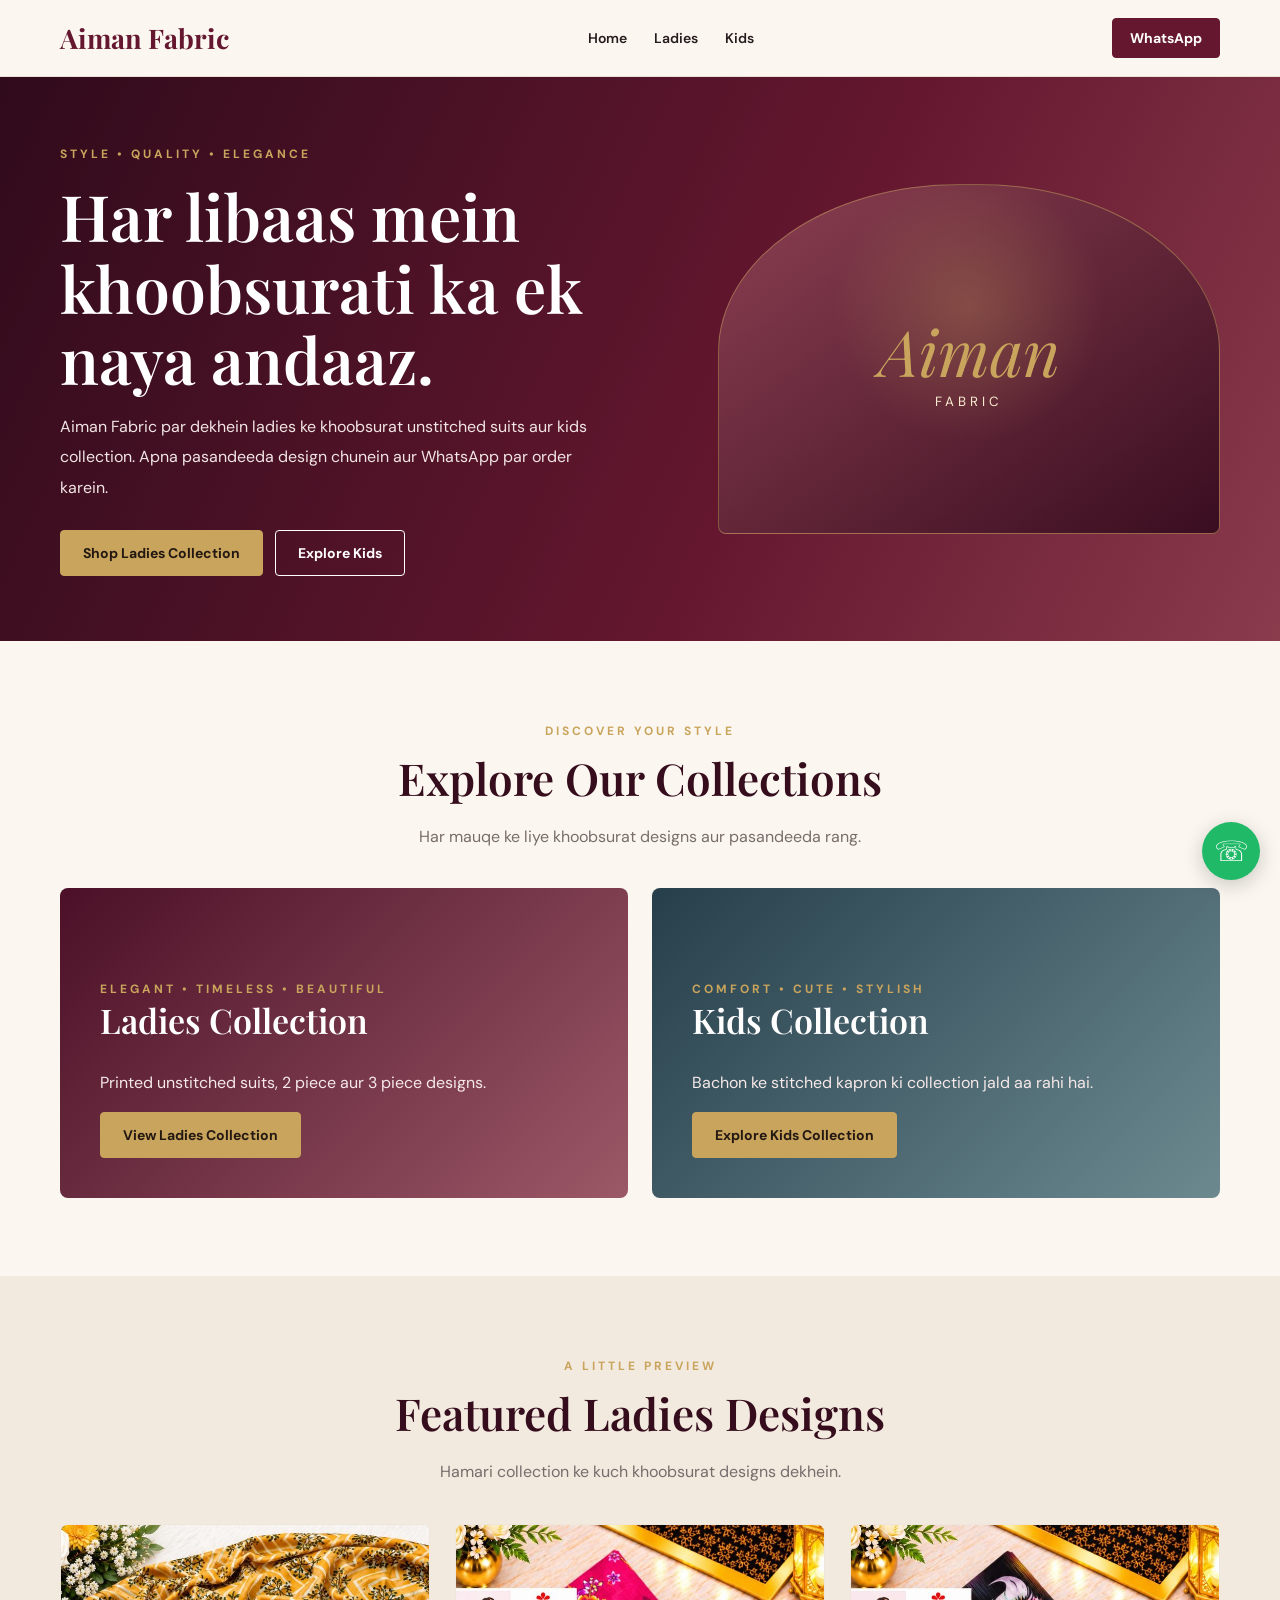
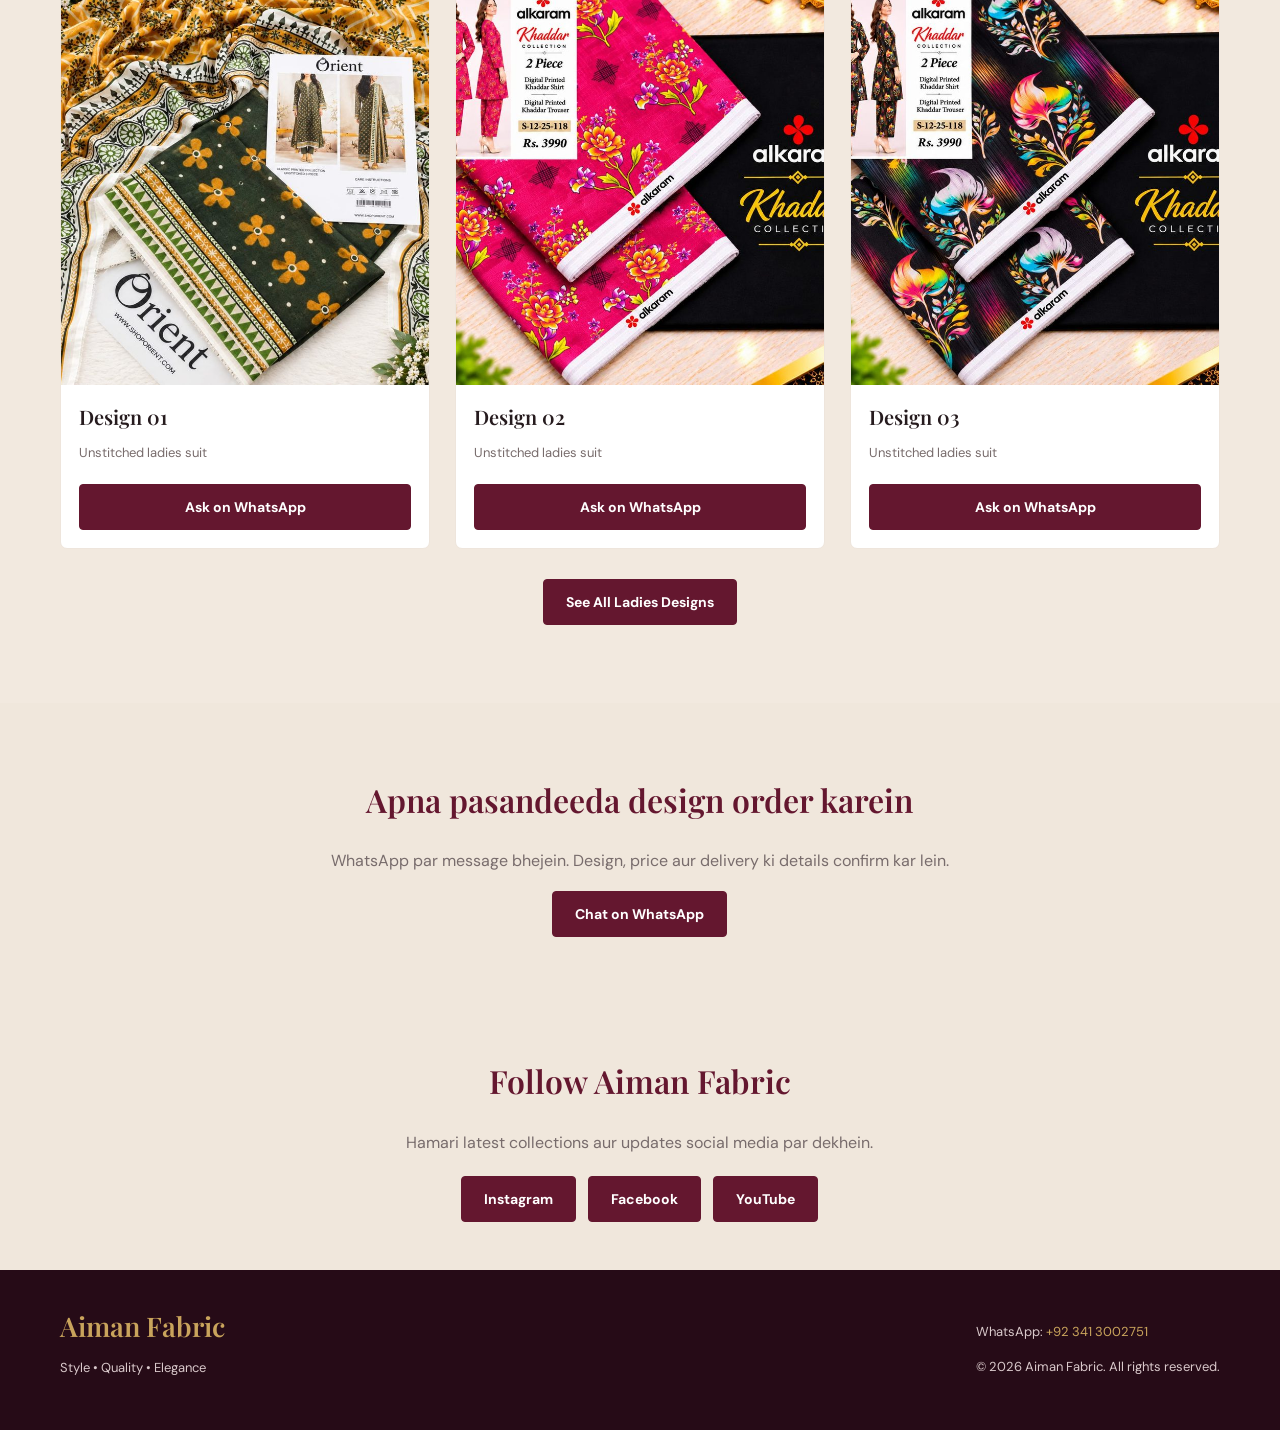
==== index.html @ 696e2a1f "Initial commit" ====
<!DOCTYPE html>
<html lang="en">
<head>
  <meta charset="UTF-8">
  <meta name="viewport" content="width=device-width, initial-scale=1.0">
  <title>Aiman Fabric | Style, Quality & Elegance</title>
  <meta name="description" content="Explore beautiful ladies unstitched suits and kids wear at Aiman Fabric. Order through WhatsApp across Pakistan.">
  <link rel="stylesheet" href="style.css">
</head>
<body>

<header class="site-header">
  <div class="wrap navbar">
    <a class="brand" href="index.html">Aiman Fabric</a>
    <nav class="nav-links">
      <a href="index.html">Home</a>
      <a href="ladies.html">Ladies</a>
      <a href="kids.html">Kids</a>
    </nav>
    <a class="btn btn-small" href="https://wa.me/923413002751" target="_blank">WhatsApp</a>
  </div>
</header>

<main>
  <section class="hero">
    <div class="wrap hero-inner">
      <div>
        <span class="eyebrow">Style • Quality • Elegance</span>
        <h1>Har libaas mein khoobsurati ka ek naya andaaz.</h1>
        <p>Aiman Fabric par dekhein ladies ke khoobsurat unstitched suits aur kids collection. Apna pasandeeda design chunein aur WhatsApp par order karein.</p>
        <div class="hero-actions">
          <a class="btn btn-gold" href="ladies.html">Shop Ladies Collection</a>
          <a class="btn btn-outline" style="border-color:white;color:white" href="kids.html">Explore Kids</a>
        </div>
      </div>
      <div class="hero-art">
        <div><span>Aiman</span><small>FABRIC</small></div>
      </div>
    </div>
  </section>

  <section class="section">
    <div class="wrap">
      <div class="section-heading">
        <span class="eyebrow">Discover your style</span>
        <h2>Explore Our Collections</h2>
        <p>Har mauqe ke liye khoobsurat designs aur pasandeeda rang.</p>
      </div>
      <div class="category-grid">
        <article class="category-card">
          <span class="eyebrow">Elegant • Timeless • Beautiful</span>
          <h3>Ladies Collection</h3>
          <p>Printed unstitched suits, 2 piece aur 3 piece designs.</p>
          <a class="btn btn-gold" href="ladies.html">View Ladies Collection</a>
        </article>
        <article class="category-card kids">
          <span class="eyebrow">Comfort • Cute • Stylish</span>
          <h3>Kids Collection</h3>
          <p>Bachon ke stitched kapron ki collection jald aa rahi hai.</p>
          <a class="btn btn-gold" href="kids.html">Explore Kids Collection</a>
        </article>
      </div>
    </div>
  </section>

  <section class="section" style="background:#f2e9df">
    <div class="wrap">
      <div class="section-heading">
        <span class="eyebrow">A little preview</span>
        <h2>Featured Ladies Designs</h2>
        <p>Hamari collection ke kuch khoobsurat designs dekhein.</p>
      </div>
      <div class="product-grid">
        <article class="product-card">
          <img src="images/ladies-01.jpg" alt="Ladies suit design 1">
          <div class="product-info"><h3>Design 01</h3><p>Unstitched ladies suit</p><a class="btn" href="https://wa.me/923413002751?text=Assalam%20o%20Alaikum%2C%20mujhe%20Ladies%20Design%2001%20ki%20details%20chahiye." target="_blank">Ask on WhatsApp</a></div>
        </article>
        <article class="product-card">
          <img src="images/ladies-02.jpg" alt="Ladies suit design 2">
          <div class="product-info"><h3>Design 02</h3><p>Unstitched ladies suit</p><a class="btn" href="https://wa.me/923413002751?text=Assalam%20o%20Alaikum%2C%20mujhe%20Ladies%20Design%2002%20ki%20details%20chahiye." target="_blank">Ask on WhatsApp</a></div>
        </article>
        <article class="product-card">
          <img src="images/ladies-03.jpg" alt="Ladies suit design 3">
          <div class="product-info"><h3>Design 03</h3><p>Unstitched ladies suit</p><a class="btn" href="https://wa.me/923413002751?text=Assalam%20o%20Alaikum%2C%20mujhe%20Ladies%20Design%2003%20ki%20details%20chahiye." target="_blank">Ask on WhatsApp</a></div>
        </article>
      </div>
      <div style="text-align:center;margin-top:30px">
        <a class="btn" href="ladies.html">See All Ladies Designs</a>
      </div>
    </div>
  </section>

  <section class="order-strip">
    <div class="wrap">
      <h2>Apna pasandeeda design order karein</h2>
      <p>WhatsApp par message bhejein. Design, price aur delivery ki details confirm kar lein.</p>
      <a class="btn" href="https://wa.me/923413002751?text=Assalam%20o%20Alaikum%2C%20mujhe%20Aiman%20Fabric%20ki%20collection%20dekhni%20hai." target="_blank">Chat on WhatsApp</a>
    </div>
  </section>
</main>
<section class="order-strip">
  <div class="wrap">
    <h2>Follow Aiman Fabric</h2>
    <p>Hamari latest collections aur updates social media par dekhein.</p>
    <div style="display:flex;justify-content:center;gap:12px;flex-wrap:wrap;margin-top:20px">
      <a class="btn" href="https://www.instagram.com/aiman.fabric/" target="_blank">Instagram</a>
      <a class="btn" href="https://www.facebook.com/share/18s9bSbmYx/" target="_blank">Facebook</a>
      <a class="btn" href="https://www.youtube.com/channel/UClzyJKndCQKOyNDF1zIoYUw" target="_blank">YouTube</a>
    </div>
  </div>
</section>


<footer class="site-footer">
  <div class="wrap footer-inner">
    <div><div class="footer-brand">Aiman Fabric</div><p>Style • Quality • Elegance</p></div>
    <div><p>WhatsApp: <a href="https://wa.me/923413002751" target="_blank">+92 341 3002751</a></p><p>© <span id="year"></span> Aiman Fabric. All rights reserved.</p></div>
  </div>
</footer>

<a class="float-wa" href="https://wa.me/923413002751" target="_blank" aria-label="WhatsApp">☏</a>
<script>document.getElementById('year').textContent = new Date().getFullYear();</script>
</body>
</html>
---- style.css ----
@import url('https://fonts.googleapis.com/css2?family=DM+Sans:wght@400;500;600;700&family=Playfair+Display:wght@500;600;700&display=swap');

:root {
  --wine: #64172f;
  --wine-dark: #350d1c;
  --gold: #c9a45c;
  --cream: #fbf7f0;
  --ink: #261b1e;
  --muted: #786c6c;
}

* { box-sizing: border-box; }
html { scroll-behavior: smooth; }
body {
  margin: 0;
  background: var(--cream);
  color: var(--ink);
  font-family: 'DM Sans', sans-serif;
}
a { color: inherit; text-decoration: none; }
img { max-width: 100%; display: block; }
.wrap { width: min(1160px, 92%); margin: auto; }

.site-header {
  position: sticky;
  top: 0;
  z-index: 20;
  background: rgba(251,247,240,.96);
  border-bottom: 1px solid #e9dfd3;
  backdrop-filter: blur(12px);
}
.navbar {
  min-height: 76px;
  display: flex;
  align-items: center;
  justify-content: space-between;
  gap: 20px;
}
.brand {
  font-family: 'Playfair Display', serif;
  font-size: 27px;
  font-weight: 700;
  color: var(--wine);
}
.nav-links { display: flex; align-items: center; gap: 27px; }
.nav-links a { font-size: 14px; font-weight: 600; }
.nav-links a:hover { color: var(--gold); }

.btn {
  display: inline-flex;
  justify-content: center;
  align-items: center;
  padding: 13px 22px;
  border: 1px solid var(--wine);
  border-radius: 4px;
  background: var(--wine);
  color: white;
  font: inherit;
  font-size: 14px;
  font-weight: 700;
  transition: .25s;
  cursor: pointer;
}
.btn:hover { background: var(--wine-dark); transform: translateY(-2px); }
.btn-outline { background: transparent; color: var(--wine); }
.btn-outline:hover { color: white; }
.btn-gold { background: var(--gold); border-color: var(--gold); color: #241812; }
.btn-small { padding: 10px 17px; }

.hero {
  background: linear-gradient(115deg, #300b1b, #64172f 60%, #8a3b4c);
  color: white;
  overflow: hidden;
}
.hero-inner {
  min-height: 510px;
  display: grid;
  grid-template-columns: 1.1fr .9fr;
  align-items: center;
  gap: 45px;
  padding-top: 65px;
  padding-bottom: 65px;
}
.eyebrow {
  color: var(--gold);
  text-transform: uppercase;
  letter-spacing: 3px;
  font-size: 12px;
  font-weight: 700;
}
.hero h1 {
  max-width: 650px;
  margin: 17px 0;
  font: 600 clamp(38px, 5vw, 66px)/1.12 'Playfair Display', serif;
}
.hero p { max-width: 560px; color: #f2e5e5; line-height: 1.9; }
.hero-actions { display: flex; gap: 12px; flex-wrap: wrap; margin-top: 27px; }
.hero-art {
  min-height: 350px;
  border: 1px solid rgba(201,164,92,.5);
  border-radius: 48% 48% 8px 8px;
  background:
    radial-gradient(circle at 50% 35%, rgba(201,164,92,.28), transparent 40%),
    linear-gradient(145deg,#8c4052,#3a0d20);
  display: grid;
  place-items: center;
  text-align: center;
  padding: 25px;
}
.hero-art span {
  font: italic 64px 'Playfair Display', serif;
  color: var(--gold);
}
.hero-art small { display: block; letter-spacing: 4px; color: #f8e9cf; }

.section { padding: 78px 0; }
.section-heading { text-align: center; margin: 0 auto 38px; }
.section-heading h2 {
  margin: 8px 0 12px;
  font: 600 clamp(30px,4vw,44px) 'Playfair Display', serif;
  color: var(--wine-dark);
}
.section-heading p { color: var(--muted); line-height: 1.7; }

.category-grid {
  display: grid;
  grid-template-columns: 1fr 1fr;
  gap: 24px;
}
.category-card {
  min-height: 310px;
  padding: 40px;
  display: flex;
  flex-direction: column;
  justify-content: end;
  align-items: flex-start;
  border-radius: 8px;
  color: white;
  overflow: hidden;
  background: linear-gradient(135deg,#4b1027,#9b5867);
}
.category-card.kids { background: linear-gradient(135deg,#263f4b,#6c8990); }
.category-card h3 { font: 600 34px 'Playfair Display',serif; margin: 0 0 10px; }
.category-card p { max-width: 430px; line-height: 1.7; color: #f6e9e9; }

.product-grid {
  display: grid;
  grid-template-columns: repeat(3,1fr);
  gap: 25px;
}
.product-card {
  background: white;
  border: 1px solid #eee5dc;
  border-radius: 7px;
  overflow: hidden;
  transition: .25s;
}
.product-card:hover { transform: translateY(-5px); box-shadow: 0 14px 35px #4b102714; }
.product-card img { width: 100%; aspect-ratio: 4/5; object-fit: cover; background: #eee; }
.product-info { padding: 18px; }
.product-info h3 { margin: 0 0 8px; font: 600 20px 'Playfair Display',serif; }
.product-info p { color: var(--muted); font-size: 13px; line-height: 1.6; }
.product-info .btn { width: 100%; margin-top: 8px; }

.page-hero {
  padding: 65px 0;
  text-align: center;
  background: linear-gradient(120deg,#3b0c20,#74243d);
  color: white;
}
.page-hero h1 { font: 600 clamp(36px,5vw,54px) 'Playfair Display',serif; margin: 10px 0; }
.page-hero p { color: #f1dfe3; line-height: 1.7; }

.coming-soon {
  max-width: 700px;
  margin: 20px auto;
  padding: 55px 30px;
  border: 1px solid #e8d9c6;
  background: white;
  text-align: center;
  border-radius: 8px;
}
.coming-soon .symbol { font-size: 45px; color: var(--gold); }
.coming-soon h2 { font: 600 32px 'Playfair Display',serif; color: var(--wine); }
.coming-soon p { color: var(--muted); line-height: 1.8; }

.order-strip {
  padding: 48px 20px;
  text-align: center;
  background: #f0e7dc;
}
.order-strip h2 { font: 600 32px 'Playfair Display',serif; color: var(--wine); }
.order-strip p { color: var(--muted); line-height: 1.7; }

.site-footer { background: #260b17; color: white; padding: 38px 0; }
.footer-inner {
  display: flex;
  align-items: center;
  justify-content: space-between;
  gap: 20px;
}
.footer-brand { font: 600 27px 'Playfair Display',serif; color: var(--gold); }
.site-footer p { color: #d9c9cb; font-size: 13px; line-height: 1.7; }
.site-footer a { color: var(--gold); }

.float-wa {
  position: fixed;
  right: 20px;
  bottom: 20px;
  z-index: 30;
  width: 58px;
  height: 58px;
  border-radius: 50%;
  background: #20b968;
  color: white;
  display: grid;
  place-items: center;
  font-size: 28px;
  box-shadow: 0 5px 20px #0003;
}
.empty-note { text-align: center; color: var(--muted); padding: 25px; }

@media (max-width: 760px) {
  .navbar { min-height: 68px; flex-wrap: wrap; padding: 12px 0; }
  .brand { font-size: 23px; }
  .nav-links { order: 3; width: 100%; justify-content: center; gap: 20px; }
  .nav-links a { font-size: 12px; }
  .hero-inner { grid-template-columns: 1fr; padding-top: 55px; padding-bottom: 45px; gap: 30px; }
  .hero-art { min-height: 230px; }
  .hero-art span { font-size: 48px; }
  .category-grid { grid-template-columns: 1fr; }
  .category-card { min-height: 260px; padding: 27px; }
  .product-grid { grid-template-columns: repeat(2,minmax(0,1fr)); gap: 12px; }
  .product-info { padding: 12px; }
  .product-info h3 { font-size: 16px; }
  .product-info p { font-size: 12px; }
  .product-info .btn { padding: 10px 7px; font-size: 11px; }
  .section { padding: 55px 0; }
  .footer-inner { flex-direction: column; align-items: flex-start; }
}
@media (max-width: 390px) {
  .product-grid { grid-template-columns: 1fr; }
}
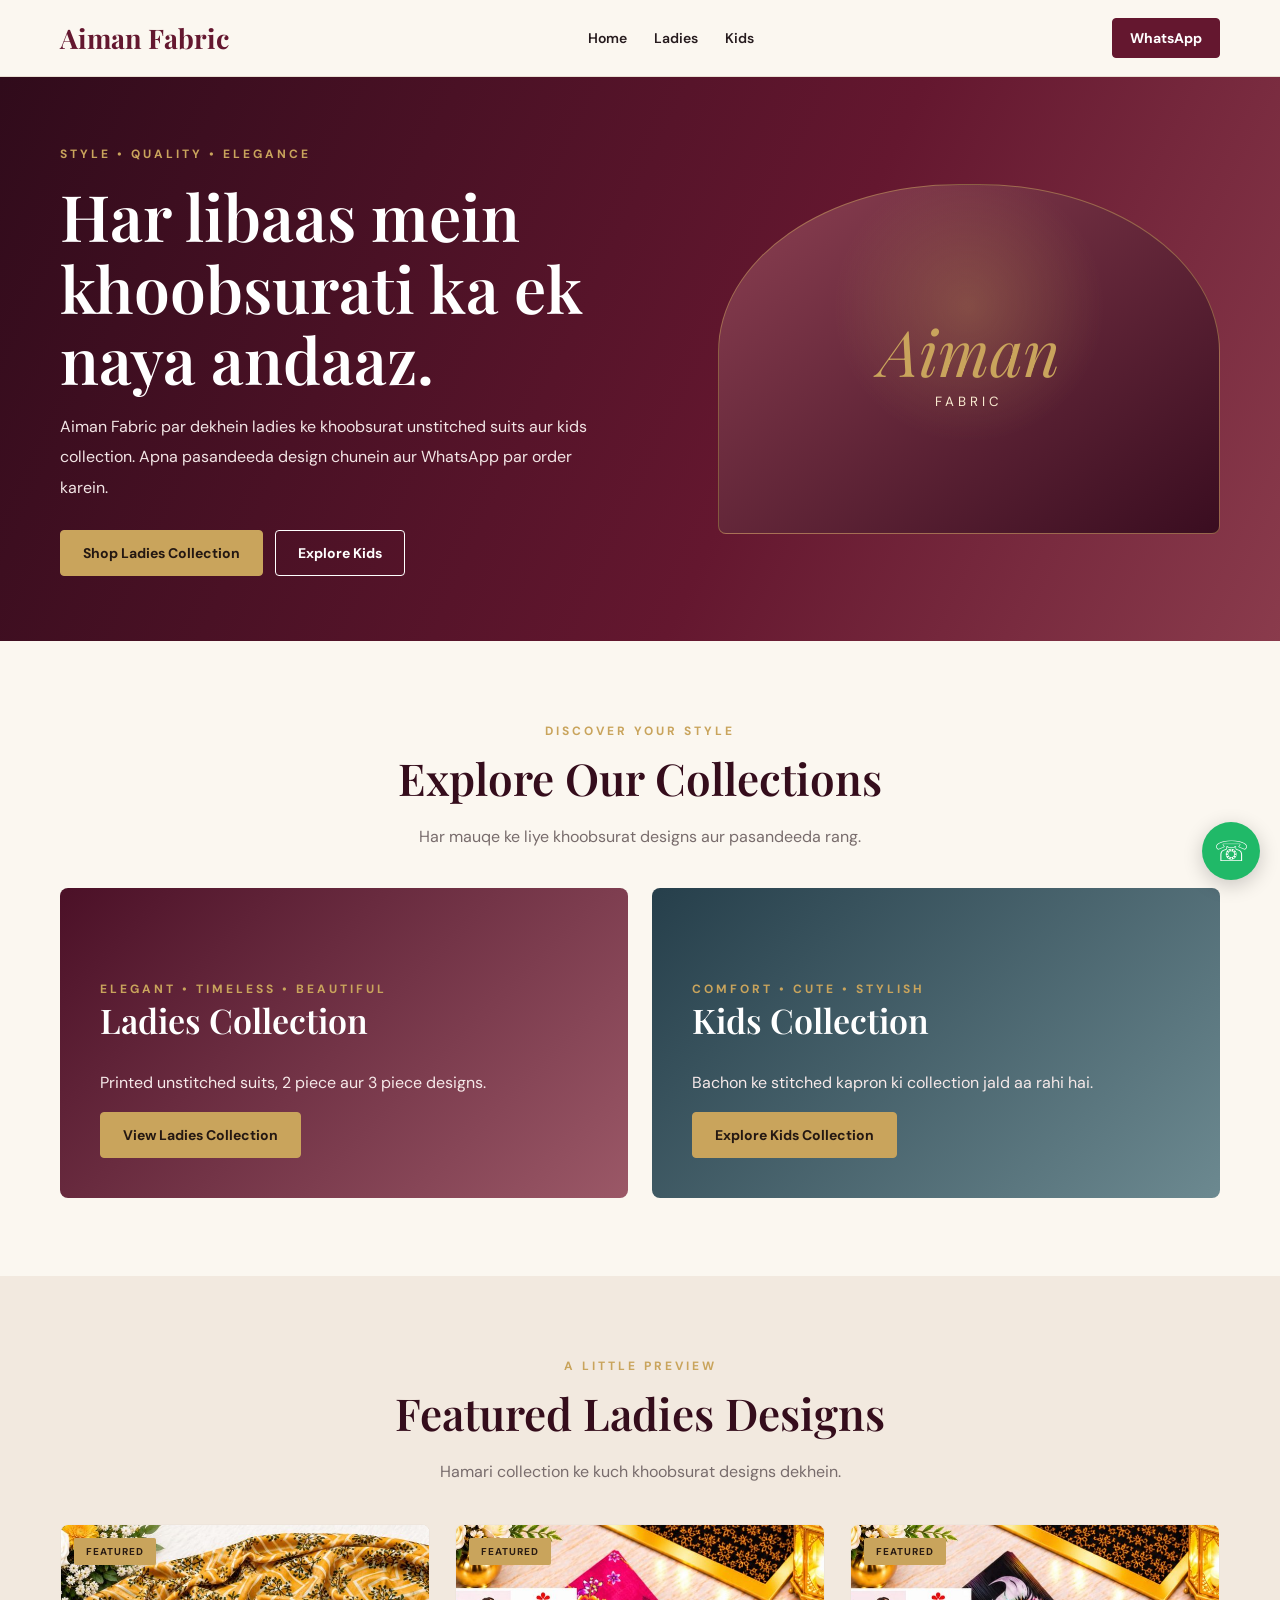
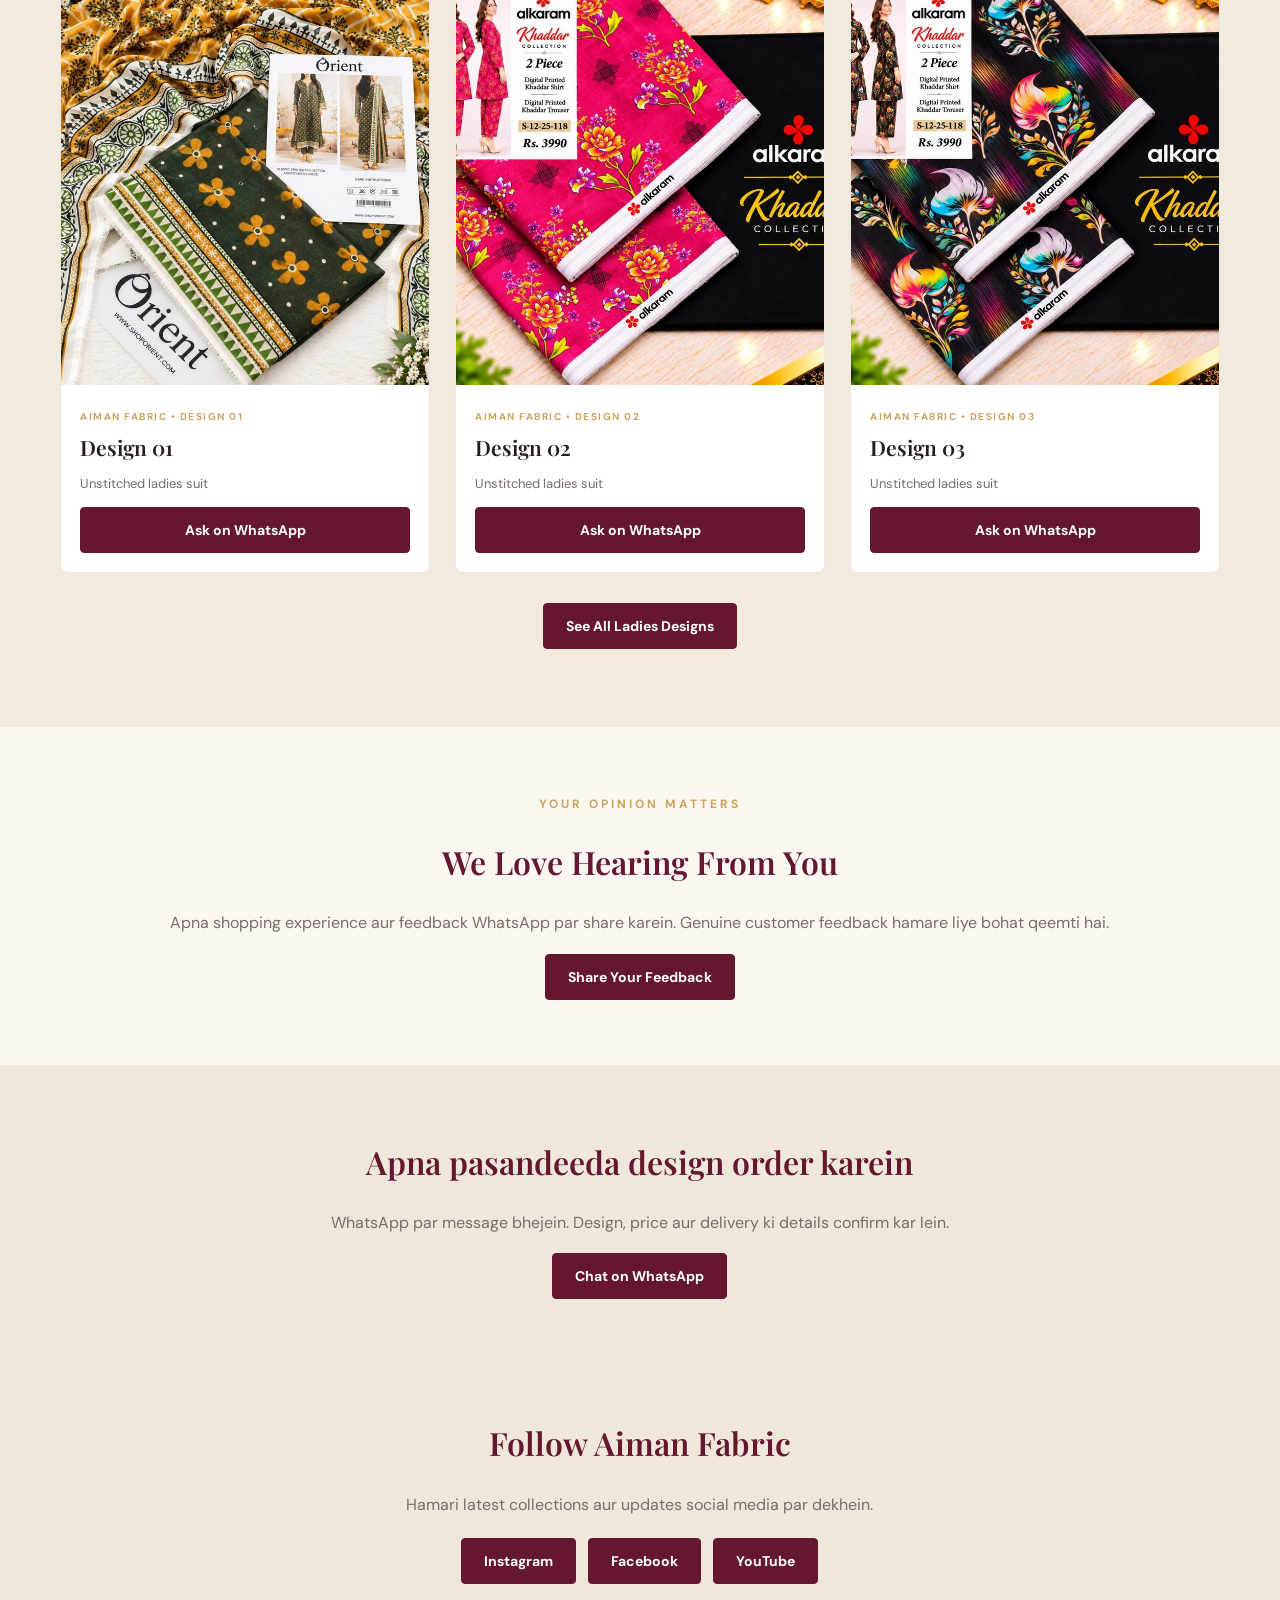
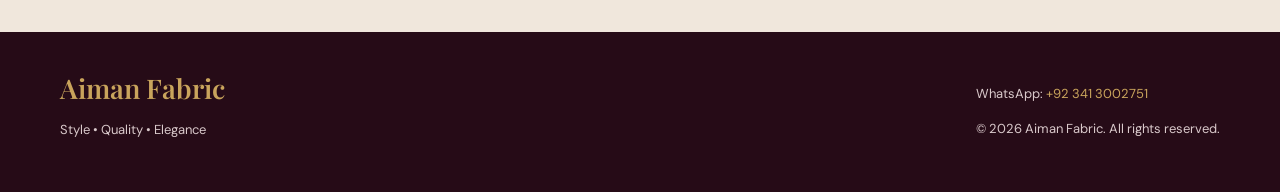
==== commit 67d64bed: "Update Aiman Fabric Website" ====
--- a/index.html
+++ b/index.html
@@ -1,23 +1,21 @@
+
 <!DOCTYPE html>
 <html lang="en">
 <head>
   <meta charset="UTF-8">
   <meta name="viewport" content="width=device-width, initial-scale=1.0">
   <title>Aiman Fabric | Style, Quality & Elegance</title>
-  <meta name="description" content="Explore beautiful ladies unstitched suits and kids wear at Aiman Fabric. Order through WhatsApp across Pakistan.">
+  <meta name="description" content="Explore beautiful ladies unstitched suits and kids wear at Aiman Fabric.">
   <link rel="stylesheet" href="style.css">
 </head>
 <body>
-
 <header class="site-header">
   <div class="wrap navbar">
     <a class="brand" href="index.html">Aiman Fabric</a>
     <nav class="nav-links">
-      <a href="index.html">Home</a>
-      <a href="ladies.html">Ladies</a>
-      <a href="kids.html">Kids</a>
+      <a href="index.html">Home</a><a href="ladies.html">Ladies</a><a href="kids.html">Kids</a>
     </nav>
-    <a class="btn btn-small" href="https://wa.me/923413002751" target="_blank">WhatsApp</a>
+    <a class="btn btn-small" href="https://wa.me/923413002751" target="_blank" rel="noopener">WhatsApp</a>
   </div>
 </header>
 
@@ -33,27 +31,25 @@
           <a class="btn btn-outline" style="border-color:white;color:white" href="kids.html">Explore Kids</a>
         </div>
       </div>
-      <div class="hero-art">
-        <div><span>Aiman</span><small>FABRIC</small></div>
-      </div>
+      <div class="hero-art"><div><span>Aiman</span><small>FABRIC</small></div></div>
     </div>
   </section>
 
   <section class="section">
     <div class="wrap">
-      <div class="section-heading">
+      <div class="section-heading reveal">
         <span class="eyebrow">Discover your style</span>
         <h2>Explore Our Collections</h2>
         <p>Har mauqe ke liye khoobsurat designs aur pasandeeda rang.</p>
       </div>
       <div class="category-grid">
-        <article class="category-card">
+        <article class="category-card reveal">
           <span class="eyebrow">Elegant • Timeless • Beautiful</span>
           <h3>Ladies Collection</h3>
           <p>Printed unstitched suits, 2 piece aur 3 piece designs.</p>
           <a class="btn btn-gold" href="ladies.html">View Ladies Collection</a>
         </article>
-        <article class="category-card kids">
+        <article class="category-card kids reveal">
           <span class="eyebrow">Comfort • Cute • Stylish</span>
           <h3>Kids Collection</h3>
           <p>Bachon ke stitched kapron ki collection jald aa rahi hai.</p>
@@ -65,23 +61,44 @@
 
   <section class="section" style="background:#f2e9df">
     <div class="wrap">
-      <div class="section-heading">
+      <div class="section-heading reveal">
         <span class="eyebrow">A little preview</span>
         <h2>Featured Ladies Designs</h2>
         <p>Hamari collection ke kuch khoobsurat designs dekhein.</p>
       </div>
       <div class="product-grid">
-        <article class="product-card">
-          <img src="images/ladies-01.jpg" alt="Ladies suit design 1">
-          <div class="product-info"><h3>Design 01</h3><p>Unstitched ladies suit</p><a class="btn" href="https://wa.me/923413002751?text=Assalam%20o%20Alaikum%2C%20mujhe%20Ladies%20Design%2001%20ki%20details%20chahiye." target="_blank">Ask on WhatsApp</a></div>
+        <article class="product-card reveal">
+          <div class="product-image">
+            <img src="images/ladies-01.jpg" alt="Ladies suit design 1" loading="lazy">
+            <span class="product-tag">Featured</span>
+          </div>
+          <div class="product-info">
+            <span class="product-number">AIMAN FABRIC • DESIGN 01</span>
+            <h3>Design 01</h3><p>Unstitched ladies suit</p>
+            <a class="btn product-order" href="https://wa.me/923413002751?text=Assalam%20o%20Alaikum%2C%20mujhe%20Ladies%20Design%2001%20ki%20details%20chahiye." target="_blank" rel="noopener">Ask on WhatsApp</a>
+          </div>
         </article>
-        <article class="product-card">
-          <img src="images/ladies-02.jpg" alt="Ladies suit design 2">
-          <div class="product-info"><h3>Design 02</h3><p>Unstitched ladies suit</p><a class="btn" href="https://wa.me/923413002751?text=Assalam%20o%20Alaikum%2C%20mujhe%20Ladies%20Design%2002%20ki%20details%20chahiye." target="_blank">Ask on WhatsApp</a></div>
+        <article class="product-card reveal">
+          <div class="product-image">
+            <img src="images/ladies-02.jpg" alt="Ladies suit design 2" loading="lazy">
+            <span class="product-tag">Featured</span>
+          </div>
+          <div class="product-info">
+            <span class="product-number">AIMAN FABRIC • DESIGN 02</span>
+            <h3>Design 02</h3><p>Unstitched ladies suit</p>
+            <a class="btn product-order" href="https://wa.me/923413002751?text=Assalam%20o%20Alaikum%2C%20mujhe%20Ladies%20Design%2002%20ki%20details%20chahiye." target="_blank" rel="noopener">Ask on WhatsApp</a>
+          </div>
         </article>
-        <article class="product-card">
-          <img src="images/ladies-03.jpg" alt="Ladies suit design 3">
-          <div class="product-info"><h3>Design 03</h3><p>Unstitched ladies suit</p><a class="btn" href="https://wa.me/923413002751?text=Assalam%20o%20Alaikum%2C%20mujhe%20Ladies%20Design%2003%20ki%20details%20chahiye." target="_blank">Ask on WhatsApp</a></div>
+        <article class="product-card reveal">
+          <div class="product-image">
+            <img src="images/ladies-03.jpg" alt="Ladies suit design 3" loading="lazy">
+            <span class="product-tag">Featured</span>
+          </div>
+          <div class="product-info">
+            <span class="product-number">AIMAN FABRIC • DESIGN 03</span>
+            <h3>Design 03</h3><p>Unstitched ladies suit</p>
+            <a class="btn product-order" href="https://wa.me/923413002751?text=Assalam%20o%20Alaikum%2C%20mujhe%20Ladies%20Design%2003%20ki%20details%20chahiye." target="_blank" rel="noopener">Ask on WhatsApp</a>
+          </div>
         </article>
       </div>
       <div style="text-align:center;margin-top:30px">
@@ -90,35 +107,43 @@
     </div>
   </section>
 
+  <section class="feedback-section">
+    <div class="wrap reveal">
+      <span class="eyebrow">Your opinion matters</span>
+      <h2>We Love Hearing From You</h2>
+      <p>Apna shopping experience aur feedback WhatsApp par share karein. Genuine customer feedback hamare liye bohat qeemti hai.</p>
+      <a class="btn" href="https://wa.me/923413002751?text=Assalam%20o%20Alaikum%2C%20main%20Aiman%20Fabric%20ke%20bare%20mein%20apna%20feedback%20share%20karna%20chahta%2Fchahti%20hoon." target="_blank" rel="noopener">Share Your Feedback</a>
+    </div>
+  </section>
+
   <section class="order-strip">
     <div class="wrap">
       <h2>Apna pasandeeda design order karein</h2>
       <p>WhatsApp par message bhejein. Design, price aur delivery ki details confirm kar lein.</p>
-      <a class="btn" href="https://wa.me/923413002751?text=Assalam%20o%20Alaikum%2C%20mujhe%20Aiman%20Fabric%20ki%20collection%20dekhni%20hai." target="_blank">Chat on WhatsApp</a>
+      <a class="btn" href="https://wa.me/923413002751?text=Assalam%20o%20Alaikum%2C%20mujhe%20Aiman%20Fabric%20ki%20collection%20dekhni%20hai." target="_blank" rel="noopener">Chat on WhatsApp</a>
+    </div>
+  </section>
+
+  <section class="order-strip">
+    <div class="wrap">
+      <h2>Follow Aiman Fabric</h2>
+      <p>Hamari latest collections aur updates social media par dekhein.</p>
+      <div style="display:flex;justify-content:center;gap:12px;flex-wrap:wrap;margin-top:20px">
+        <a class="btn" href="https://www.instagram.com/aiman.fabric/" target="_blank" rel="noopener">Instagram</a>
+        <a class="btn" href="https://www.facebook.com/share/18s9bSbmYx/" target="_blank" rel="noopener">Facebook</a>
+        <a class="btn" href="https://www.youtube.com/channel/UClzyJKndCQKOyNDF1zIoYUw" target="_blank" rel="noopener">YouTube</a>
+      </div>
     </div>
   </section>
 </main>
-<section class="order-strip">
-  <div class="wrap">
-    <h2>Follow Aiman Fabric</h2>
-    <p>Hamari latest collections aur updates social media par dekhein.</p>
-    <div style="display:flex;justify-content:center;gap:12px;flex-wrap:wrap;margin-top:20px">
-      <a class="btn" href="https://www.instagram.com/aiman.fabric/" target="_blank">Instagram</a>
-      <a class="btn" href="https://www.facebook.com/share/18s9bSbmYx/" target="_blank">Facebook</a>
-      <a class="btn" href="https://www.youtube.com/channel/UClzyJKndCQKOyNDF1zIoYUw" target="_blank">YouTube</a>
-    </div>
-  </div>
-</section>
-
 
 <footer class="site-footer">
   <div class="wrap footer-inner">
     <div><div class="footer-brand">Aiman Fabric</div><p>Style • Quality • Elegance</p></div>
-    <div><p>WhatsApp: <a href="https://wa.me/923413002751" target="_blank">+92 341 3002751</a></p><p>© <span id="year"></span> Aiman Fabric. All rights reserved.</p></div>
+    <div><p>WhatsApp: <a href="https://wa.me/923413002751" target="_blank" rel="noopener">+92 341 3002751</a></p><p>© <span id="year"></span> Aiman Fabric. All rights reserved.</p></div>
   </div>
 </footer>
-
-<a class="float-wa" href="https://wa.me/923413002751" target="_blank" aria-label="WhatsApp">☏</a>
-<script>document.getElementById('year').textContent = new Date().getFullYear();</script>
+<a class="float-wa" href="https://wa.me/923413002751" target="_blank" rel="noopener" aria-label="WhatsApp">☏</a>
+<script src="script.js"></script>
 </body>
-</html>+</html>
--- a/style.css
+++ b/style.css
@@ -1,3 +1,4 @@
+
 @import url('https://fonts.googleapis.com/css2?family=DM+Sans:wght@400;500;600;700&family=Playfair+Display:wght@500;600;700&display=swap');
 
 :root {
@@ -19,6 +20,7 @@
 }
 a { color: inherit; text-decoration: none; }
 img { max-width: 100%; display: block; }
+button { font: inherit; }
 .wrap { width: min(1160px, 92%); margin: auto; }
 
 .site-header {
@@ -43,7 +45,7 @@
   color: var(--wine);
 }
 .nav-links { display: flex; align-items: center; gap: 27px; }
-.nav-links a { font-size: 14px; font-weight: 600; }
+.nav-links a { font-size: 14px; font-weight: 600; transition: .2s; }
 .nav-links a:hover { color: var(--gold); }
 
 .btn {
@@ -55,7 +57,6 @@
   border-radius: 4px;
   background: var(--wine);
   color: white;
-  font: inherit;
   font-size: 14px;
   font-weight: 700;
   transition: .25s;
@@ -71,6 +72,7 @@
   background: linear-gradient(115deg, #300b1b, #64172f 60%, #8a3b4c);
   color: white;
   overflow: hidden;
+  position: relative;
 }
 .hero-inner {
   min-height: 510px;
@@ -78,8 +80,7 @@
   grid-template-columns: 1.1fr .9fr;
   align-items: center;
   gap: 45px;
-  padding-top: 65px;
-  padding-bottom: 65px;
+  padding: 65px 0;
 }
 .eyebrow {
   color: var(--gold);
@@ -99,18 +100,14 @@
   min-height: 350px;
   border: 1px solid rgba(201,164,92,.5);
   border-radius: 48% 48% 8px 8px;
-  background:
-    radial-gradient(circle at 50% 35%, rgba(201,164,92,.28), transparent 40%),
-    linear-gradient(145deg,#8c4052,#3a0d20);
+  background: radial-gradient(circle at 50% 35%, rgba(201,164,92,.28), transparent 40%), linear-gradient(145deg,#8c4052,#3a0d20);
   display: grid;
   place-items: center;
   text-align: center;
   padding: 25px;
-}
-.hero-art span {
-  font: italic 64px 'Playfair Display', serif;
-  color: var(--gold);
-}
+  animation: float 5s ease-in-out infinite;
+}
+.hero-art span { font: italic 64px 'Playfair Display', serif; color: var(--gold); }
 .hero-art small { display: block; letter-spacing: 4px; color: #f8e9cf; }
 
 .section { padding: 78px 0; }
@@ -122,11 +119,7 @@
 }
 .section-heading p { color: var(--muted); line-height: 1.7; }
 
-.category-grid {
-  display: grid;
-  grid-template-columns: 1fr 1fr;
-  gap: 24px;
-}
+.category-grid { display: grid; grid-template-columns: 1fr 1fr; gap: 24px; }
 .category-card {
   min-height: 310px;
   padding: 40px;
@@ -138,7 +131,9 @@
   color: white;
   overflow: hidden;
   background: linear-gradient(135deg,#4b1027,#9b5867);
-}
+  transition: .35s;
+}
+.category-card:hover { transform: translateY(-6px); box-shadow: 0 18px 40px #4b10272b; }
 .category-card.kids { background: linear-gradient(135deg,#263f4b,#6c8990); }
 .category-card h3 { font: 600 34px 'Playfair Display',serif; margin: 0 0 10px; }
 .category-card p { max-width: 430px; line-height: 1.7; color: #f6e9e9; }
@@ -151,16 +146,63 @@
 .product-card {
   background: white;
   border: 1px solid #eee5dc;
-  border-radius: 7px;
+  border-radius: 8px;
   overflow: hidden;
-  transition: .25s;
-}
-.product-card:hover { transform: translateY(-5px); box-shadow: 0 14px 35px #4b102714; }
-.product-card img { width: 100%; aspect-ratio: 4/5; object-fit: cover; background: #eee; }
-.product-info { padding: 18px; }
-.product-info h3 { margin: 0 0 8px; font: 600 20px 'Playfair Display',serif; }
+  transition: .3s;
+  position: relative;
+}
+.product-card:hover { transform: translateY(-7px); box-shadow: 0 16px 38px #4b10271a; }
+.product-image { position: relative; overflow: hidden; background: #eee5dc; }
+.product-card img {
+  width: 100%;
+  aspect-ratio: 4/5;
+  object-fit: cover;
+  transition: transform .6s;
+}
+.product-card:hover img { transform: scale(1.045); }
+.product-tag {
+  position: absolute;
+  top: 13px;
+  left: 13px;
+  background: var(--gold);
+  color: #291b13;
+  padding: 7px 12px;
+  font-size: 10px;
+  font-weight: 700;
+  letter-spacing: 1px;
+  text-transform: uppercase;
+  border-radius: 2px;
+}
+.favourite-btn {
+  position: absolute;
+  top: 12px;
+  right: 12px;
+  width: 40px;
+  height: 40px;
+  border: 0;
+  border-radius: 50%;
+  background: #fff;
+  color: var(--wine);
+  font-size: 25px;
+  cursor: pointer;
+  box-shadow: 0 3px 12px #0002;
+  transition: .2s;
+}
+.favourite-btn:hover { transform: scale(1.1); }
+.favourite-btn.active { color: #c21d50; }
+.product-info { padding: 19px; }
+.product-number { color: var(--gold); font-size: 10px; font-weight: 700; letter-spacing: 1.5px; }
+.product-info h3 { margin: 8px 0; font: 600 21px 'Playfair Display',serif; }
 .product-info p { color: var(--muted); font-size: 13px; line-height: 1.6; }
-.product-info .btn { width: 100%; margin-top: 8px; }
+.product-meta {
+  display: flex;
+  justify-content: space-between;
+  gap: 8px;
+  color: var(--muted);
+  font-size: 10px;
+  margin: 14px 0;
+}
+.product-order { width: 100%; }
 
 .page-hero {
   padding: 65px 0;
@@ -179,26 +221,22 @@
   background: white;
   text-align: center;
   border-radius: 8px;
+  box-shadow: 0 15px 40px #4b102710;
 }
 .coming-soon .symbol { font-size: 45px; color: var(--gold); }
 .coming-soon h2 { font: 600 32px 'Playfair Display',serif; color: var(--wine); }
 .coming-soon p { color: var(--muted); line-height: 1.8; }
 
-.order-strip {
-  padding: 48px 20px;
-  text-align: center;
-  background: #f0e7dc;
-}
+.order-strip { padding: 48px 20px; text-align: center; background: #f0e7dc; }
 .order-strip h2 { font: 600 32px 'Playfair Display',serif; color: var(--wine); }
 .order-strip p { color: var(--muted); line-height: 1.7; }
 
+.feedback-section { padding: 65px 20px; text-align: center; }
+.feedback-section h2 { font: 600 32px 'Playfair Display',serif; color: var(--wine); }
+.feedback-section p { color: var(--muted); line-height: 1.8; }
+
 .site-footer { background: #260b17; color: white; padding: 38px 0; }
-.footer-inner {
-  display: flex;
-  align-items: center;
-  justify-content: space-between;
-  gap: 20px;
-}
+.footer-inner { display: flex; align-items: center; justify-content: space-between; gap: 20px; }
 .footer-brand { font: 600 27px 'Playfair Display',serif; color: var(--gold); }
 .site-footer p { color: #d9c9cb; font-size: 13px; line-height: 1.7; }
 .site-footer a { color: var(--gold); }
@@ -217,15 +255,25 @@
   place-items: center;
   font-size: 28px;
   box-shadow: 0 5px 20px #0003;
-}
+  transition: .2s;
+}
+.float-wa:hover { transform: scale(1.1); }
 .empty-note { text-align: center; color: var(--muted); padding: 25px; }
+
+.reveal { opacity: 0; transform: translateY(22px); transition: opacity .7s, transform .7s; }
+.reveal.visible { opacity: 1; transform: translateY(0); }
+
+@keyframes float {
+  0%,100% { transform: translateY(0); }
+  50% { transform: translateY(-10px); }
+}
 
 @media (max-width: 760px) {
   .navbar { min-height: 68px; flex-wrap: wrap; padding: 12px 0; }
   .brand { font-size: 23px; }
   .nav-links { order: 3; width: 100%; justify-content: center; gap: 20px; }
   .nav-links a { font-size: 12px; }
-  .hero-inner { grid-template-columns: 1fr; padding-top: 55px; padding-bottom: 45px; gap: 30px; }
+  .hero-inner { grid-template-columns: 1fr; padding: 55px 0 45px; gap: 30px; }
   .hero-art { min-height: 230px; }
   .hero-art span { font-size: 48px; }
   .category-grid { grid-template-columns: 1fr; }
@@ -234,10 +282,15 @@
   .product-info { padding: 12px; }
   .product-info h3 { font-size: 16px; }
   .product-info p { font-size: 12px; }
-  .product-info .btn { padding: 10px 7px; font-size: 11px; }
+  .product-order { padding: 10px 7px; font-size: 11px; }
+  .product-meta { flex-direction: column; }
   .section { padding: 55px 0; }
   .footer-inner { flex-direction: column; align-items: flex-start; }
 }
 @media (max-width: 390px) {
   .product-grid { grid-template-columns: 1fr; }
-}+}
+@media (prefers-reduced-motion: reduce) {
+  *, *::before, *::after { scroll-behavior: auto !important; animation: none !important; transition: none !important; }
+  .reveal { opacity: 1; transform: none; }
+}
